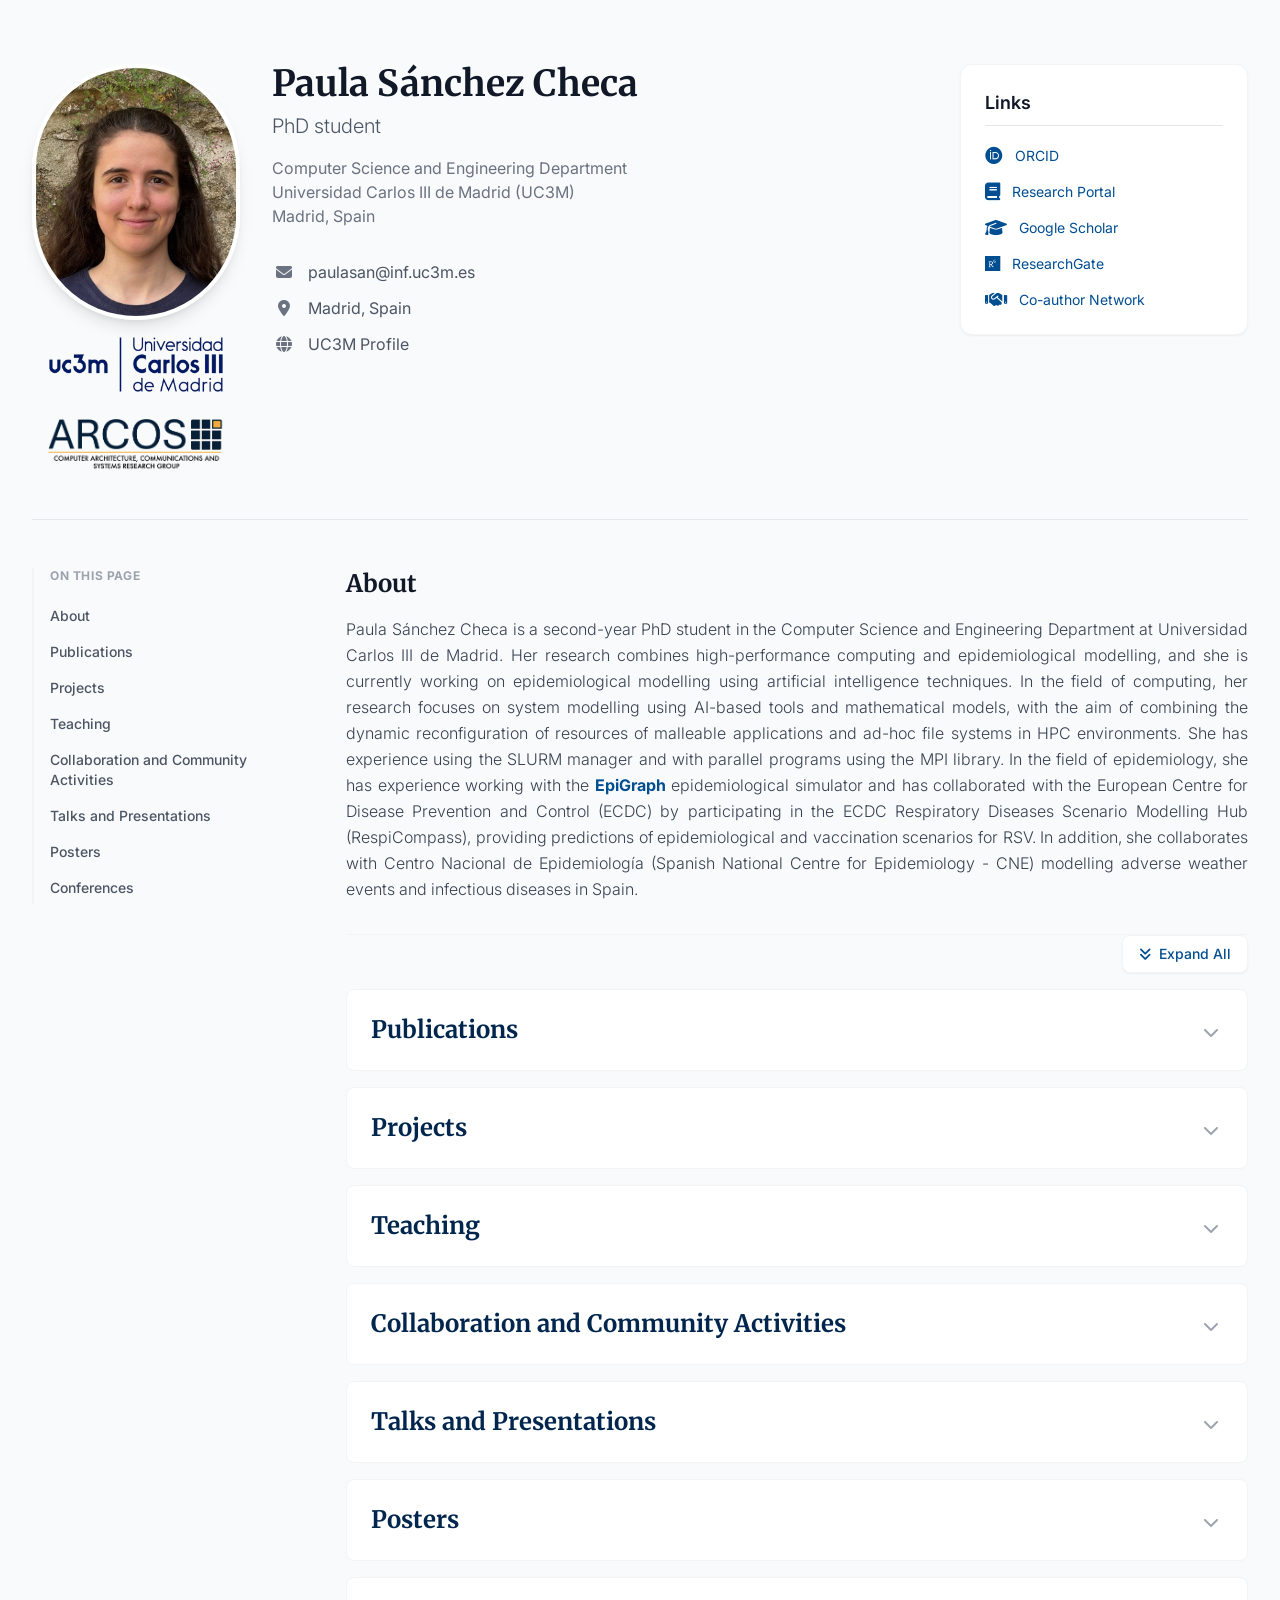
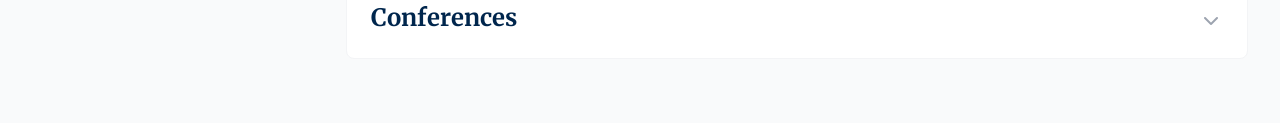
==== index.html @ f96e4690 "Change absolute paths to relative paths. + This change allows files (e.g. profile picture) to be fou" ====
<!DOCTYPE html>
<html lang="en">

<head>
  <meta charset="UTF-8">
  <meta name="viewport" content="width=device-width, initial-scale=1.0">

  <title>Paula Sánchez Checa </title>

  <!-- <link rel="icon" type="image/png" href="assets/favicon.png"> -->

  <link rel="stylesheet" href="assets/tailwind/output.css">
  <link rel="stylesheet" href="stylesheets/publications.css">

  <link
    href="https://fonts.googleapis.com/css2?family=Inter:wght@300;400;500;600&family=Merriweather:wght@300;700&display=swap"
    rel="stylesheet">

  <link rel="stylesheet" href="https://cdnjs.cloudflare.com/ajax/libs/font-awesome/6.4.0/css/all.min.css">

  <script>
    // global objects for this profile.
    window.PROFILE_CONFIG = {
      memberId: "paulasan",
      searchName: "Checa",  // El nombre que usaremos para filtrar publicaciones
    };
  </script>
  <!-- <script src="scripts/components.js"></script> -->

</head>

<body class="bg-gray-50 text-gray-800 font-sans antialiased">

  <div id="navbar-container"></div>

  <main class="max-w-7xl mx-auto px-4 sm:px-6 lg:px-8 py-10 sm:py-16 space-y-12">

    <section class="flex flex-col lg:flex-row items-start justify-between gap-10 border-b border-gray-200 pb-12">

      <div class="flex flex-col sm:flex-row items-start gap-8 flex-grow">

        <div class="flex flex-col items-center gap-1 flex-shrink-0 w-52 self-center sm:self-start">
          <img src="assets/foto_paula.jpeg" alt="Paula Sánchez Checa"
            class="w-52 h-64 rounded-full border-4 border-white shadow-lg object-cover">

          <div class="flex flex-col items-center justify-center gap-6 w-full mt-2">
            
            <a href="https://www.uc3m.es/home" target="_blank" title="Open the UC3M website."
              class="transition-transform hover:scale-105 block"> <img src="assets/uc3m.png" alt="Universidad Carlos III de Madrid"
                class="w-48 h-auto object-contain transition duration-300">
            </a>
            
            <a href="https://arcos-uc3m.github.io/" target="_blank" title="Open the ARCOS website."
              class="transition-transform hover:scale-105 block">
              
              <img src="assets/arcos-2.png" alt="ARCOS Research Group"
                class="w-44 h-auto object-contain transition duration-300">
            </a>

          </div>
        </div>

        <div>
          <h1 class="font-serif text-3xl md:text-4xl font-bold text-gray-900 mb-2 text-center sm:text-left">
            Paula Sánchez Checa
          </h1>
          <p class="text-xl text-gray-600 font-light mb-4 text-center sm:text-left">
            PhD student
          </p>
          <p class="text-base text-gray-500 max-w-xl text-center sm:text-left">
            Computer Science and Engineering Department
          </p>
          <p class="text-base text-gray-500 max-w-xl text-center sm:text-left">
            Universidad Carlos III de Madrid (UC3M)
          </p>
          <p class="text-base text-gray-500 max-w-xl text-center sm:text-left">
            Madrid, Spain
          </p>

          <div class="flex flex-col gap-3 mt-8">
            <div class="flex items-center gap-3 text-gray-600">
              <i class="fa-solid fa-envelope w-6 text-center text-gray-500"></i>
              <span>paulasan@inf.uc3m.es</span>
            </div>

            <!-- <div class="flex items-center gap-3 text-gray-600">
              <i class="fa-solid fa-phone w-6 text-center text-gray-500"></i>
              <span>+34 91 624 94 58</span>
            </div> -->

            <div class="flex items-center gap-3 text-gray-600">
              <i class="fa-solid fa-location-dot w-6 text-center text-gray-500"></i>
              <span>Madrid, Spain</span>
            </div>

            <a target="_blank"
              href="https://www.uc3m.es/ss/Satellite/DeptInformatica/es/DetallePersonalDept/1371330172400/idu-281971"
              class="flex items-center gap-3 text-gray-600 hover:text-brand-600 transition group"
              title="Open the profile at UC3M website.">
              <i class="fa-solid fa-globe w-6 text-center text-gray-500 group-hover:text-brand-600 transition"></i>
              <span class="group-hover:underline">UC3M Profile</span>
            </a>
          </div>
        </div>
      </div>

      <aside class="w-full lg:w-72 bg-white p-6 rounded-xl shadow-sm border border-gray-100 flex-shrink-0">
        <h3 class="text-lg font-semibold text-gray-900 mb-5 border-b pb-2">Links</h3>
        <ul class="space-y-4 text-sm text-gray-700">
          <li class="flex items-center gap-3">
            <i class="fa-brands fa-orcid text-brand-600 fa-lg"></i>
            <a href="https://orcid.org/0009-0002-2616-687X" class="text-brand-600 hover:underline"
              target="_blank">ORCID</a>
          </li>
          <li class="flex items-center gap-3">
            <i class="fa-solid fa-book text-brand-600 fa-lg"></i>
            <a href="https://researchportal.uc3m.es/display/inv50113" class="text-brand-600 hover:underline"
              target="_blank">Research Portal</a>
          </li>
          <li class="flex items-center gap-3">
            <i class="fa-solid fa-graduation-cap text-brand-600 fa-lg"></i>
            <a href="https://scholar.google.com/citations?user=Y0OMA0EAAAAJ"
              class="text-brand-600 hover:underline" target="_blank">Google Scholar</a>
          </li>
          <li class="flex items-center gap-3">
            <i class="fa-brands fa-researchgate text-brand-600 fa-lg"></i>
            <a href="https://www.researchgate.net/profile/Paula-Sanchez-Checa" class="text-brand-600 hover:underline"
              target="_blank">ResearchGate</a>
          </li>
          <li class="flex items-center gap-3">
            <i class="fa-solid fa-handshake text-brand-600 fa-lg"></i>
            <a href="https://researchportal.uc3m.es/vis/author-network/inv50113" class="text-brand-600 hover:underline"
              target="_blank">Co-author Network</a>
          </li>
        </ul>
      </aside>

    </section>

    <div class="mt-12 grid grid-cols-1 lg:grid-cols-4 gap-10 items-start">

      <aside class="hidden lg:block col-span-1 sticky top-8">
        <nav class="flex flex-col gap-1 border-l-2 border-gray-100 pl-4">
          <h3 class="text-xs font-bold text-gray-400 uppercase tracking-wider mb-3">On this page</h3>

          <a href="#about"
            class="sidebar-link text-sm text-gray-600 hover:text-brand-600 hover:border-brand-600 -ml-[18px] border-l-2 border-transparent pl-4 py-1.5 transition-all font-medium">About</a>
          <a href="#publications"
            class="sidebar-link text-sm text-gray-600 hover:text-brand-600 hover:border-brand-600 -ml-[18px] border-l-2 border-transparent pl-4 py-1.5 transition-all font-medium">Publications</a>
          <a href="#projects"
            class="sidebar-link text-sm text-gray-600 hover:text-brand-600 hover:border-brand-600 -ml-[18px] border-l-2 border-transparent pl-4 py-1.5 transition-all font-medium">Projects</a>
          <a href="#teaching"
            class="sidebar-link text-sm text-gray-600 hover:text-brand-600 hover:border-brand-600 -ml-[18px] border-l-2 border-transparent pl-4 py-1.5 transition-all font-medium">Teaching</a>
          <a href="#community-activities"
            class="sidebar-link text-sm text-gray-600 hover:text-brand-600 hover:border-brand-600 -ml-[18px] border-l-2 border-transparent pl-4 py-1.5 transition-all font-medium">Collaboration and Community Activities</a>
          <a href="#talks-presentations"
            class="sidebar-link text-sm text-gray-600 hover:text-brand-600 hover:border-brand-600 -ml-[18px] border-l-2 border-transparent pl-4 py-1.5 transition-all font-medium">Talks and Presentations </a>
          <a href="#posters"
            class="sidebar-link text-sm text-gray-600 hover:text-brand-600 hover:border-brand-600 -ml-[18px] border-l-2 border-transparent pl-4 py-1.5 transition-all font-medium">Posters</a>
          <!-- <a href="#student-projects"
            class="sidebar-link text-sm text-gray-600 hover:text-brand-600 hover:border-brand-600 -ml-[18px] border-l-2 border-transparent pl-4 py-1.5 transition-all font-medium">Student Projects</a> -->
          <a href="#conferences"
            class="sidebar-link text-sm text-gray-600 hover:text-brand-600 hover:border-brand-600 -ml-[18px] border-l-2 border-transparent pl-4 py-1.5 transition-all font-medium">Conferences</a>
        </nav>
      </aside>

      <div class="lg:col-span-3">

        <section id="about" class="scroll-mt-12 mb-8">
          <h2 class="text-2xl font-serif font-bold text-gray-900 mb-4">About</h2>
          <div class="prose prose-brand max-w-none text-gray-700 font-light leading-relaxed text-justify">
            <p class="mt-4">
              Paula Sánchez Checa is a second-year PhD student in the Computer Science and Engineering Department at Universidad Carlos III de Madrid. Her research combines high-performance computing and epidemiological modelling, and she is currently working on epidemiological modelling using artificial intelligence techniques. In the field of computing, her research focuses on system modelling using AI-based tools and mathematical models, with the aim of combining the dynamic reconfiguration of resources of malleable applications and ad-hoc file systems in HPC environments. She has experience using the SLURM manager and with parallel programs using the MPI library. In the field of epidemiology, she has experience working with the <a href="https://epigraph.uc3m.es/" target="_blank" title="Open the EpiGraph web page in a new tab" class="text-brand-600 font-bold hover:underline">
                EpiGraph
              </a> epidemiological simulator and has collaborated with the European Centre for Disease Prevention and Control (ECDC) by participating in the ECDC Respiratory Diseases Scenario Modelling Hub (RespiCompass), providing predictions of epidemiological and vaccination scenarios for RSV. In addition, she collaborates with Centro Nacional de Epidemiología (Spanish National Centre for Epidemiology - CNE) modelling adverse weather events and infectious diseases in Spain.
            </p>
        </section>

        <div class="flex justify-end mb-4 border-t border-gray-100">
          <button id="toggle-all-btn"
            class="text-sm font-medium text-brand-600 hover:text-brand-800 transition flex items-center gap-2 px-4 py-2 bg-white rounded-lg border border-gray-100 shadow-sm hover:shadow-md">
            <i class="fa-solid fa-angles-down"></i>
            <span>Expand All</span>
          </button>
        </div>

        <div class="space-y-4">

          <details id="publications"
            class="group bg-white rounded-lg border border-gray-100 p-6 [&_summary::-webkit-details-marker]:hidden scroll-mt-12">
            <summary class="flex items-center justify-between gap-1.5 text-gray-900 cursor-pointer">
              <h2 class="text-2xl font-serif font-bold text-brand-900">Publications</h2>
              <span class="relative w-5 h-5 flex-shrink-0"><i
                  class="fa-solid fa-chevron-down group-open:-rotate-180 text-gray-400 transition-transform"></i></span>
            </summary>

            <div id="publications-list" class="publications-scrollable mt-6 flex flex-col gap-4">
              <p class="text-gray-400 italic">Loading publications...</p>
            </div>

            <div class="mt-6 pt-4 border-t border-gray-100 text-right">
              <a target="_blank" href="https://researchportal.uc3m.es/display/inv50113?webuc3m=1&tab=publications"
                class="text-sm font-medium text-brand-600 hover:text-brand-800 transition"
                title="Open the UC3M Research Portal in a new tab">
                View all publications <i class="fa-solid fa-arrow-up-right-from-square ml-1"></i>
              </a>
            </div>
          </details>

          <details id="projects"
            class="group bg-white rounded-lg border border-gray-100 p-6 [&_summary::-webkit-details-marker]:hidden scroll-mt-12">
            <summary class="flex items-center justify-between gap-1.5 text-gray-900 cursor-pointer">
              <h2 class="text-2xl font-serif font-bold text-brand-900">Projects</h2>
              <span class="relative w-5 h-5 flex-shrink-0"><i
                  class="fa-solid fa-chevron-down group-open:-rotate-180 text-gray-400 transition-transform"></i></span>
            </summary>
            <div class="mt-6 text-gray-700 space-y-4 text-justify">

              <ul class="list-disc list-inside space-y-2">
                <li>
                  <p class="text-sm">

                    <b>Modelado de eventos meteorológicos adversos y enfermedades transmisibles en España (MET).</b> (<i>Modelling of adverse weather events and transmissible diseases in Spain (MET)</i>).
                    <!-- <a target="_blank"
                        href="https://researchportal.uc3m.es/display/inv16920?webuc3m=1&tab=projects#show%20more%20content"
                        class="text-sm font-medium text-brand-600 hover:text-brand-800 transition">
                        MET web page <i class="fa-solid fa-arrow-up-right-from-square ml-1"
                          title="Open the UC3M Research Portal in a new tab"></i>
                      </a> -->
                  </p>
                </li>

                <li>
                  <p class="text-sm">
                    <b>Nuevas técnicas escalables de E/S para cargas de trabajo híbridas de HPC e intensivas en datos. - SCIOT.</b> (<i>New scalable I/O techniques for hybrid HPC and data-intensive workloads. - SCIOT</i>).<a target="_blank"
                    href="https://researchportal.uc3m.es/display/act560656"
                    class="text-sm font-medium text-brand-600 hover:text-brand-800 transition">
                    SCIOT web page <i class="fa-solid fa-arrow-up-right-from-square ml-1"
                      title="Open the UC3M Research Portal in a new tab"></i>
                  </a>
                </li>
              </ul>

              <div class="mt-6 pt-4 border-t border-gray-100 text-right">
                <a target="_blank"
                  href="https://researchportal.uc3m.es/display/inv16920?webuc3m=1&tab=projects#show%20more%20content"
                  class="text-sm font-medium text-brand-600 hover:text-brand-800 transition">
                  View all projects <i class="fa-solid fa-arrow-up-right-from-square ml-1"
                    title="Open the UC3M Research Portal in a new tab"></i>
                </a>
              </div>
            </div>
          </details>

          <details id="teaching"
            class="group bg-white rounded-lg border border-gray-100 p-6 [&_summary::-webkit-details-marker]:hidden scroll-mt-12">
            <summary class="flex items-center justify-between gap-1.5 text-gray-900 cursor-pointer">
              <h2 class="text-2xl font-serif font-bold text-brand-900">Teaching</h2>
              <span class="relative w-5 h-5 flex-shrink-0"><i
                  class="fa-solid fa-chevron-down group-open:-rotate-180 text-gray-400 transition-transform"></i></span>
            </summary>
            <div class="mt-6 text-gray-700 space-y-4 text-justify">
              <p class="text-2xl">
                Graduate teaching assistant

                <ul class="list-disc list-inside space-y-2">
                  <li>
                    <p class="text-1xl">
                      <b>Operating Systems</b>
                      <ul class="list-disc list-inside space-y-2">
                        <li class="text-sm">Spring Term 2026. Bachelor’s Degree in Computer Science and Engineering. Second year subject. 6 ECTS. Delivered the course entirely in English.</li>
                      </ul>
                    </p>
                  </li>
                  <li>
                    <p class="text-1xl">
                      <b>Computer Architecture</b>
                      <ul class="list-disc list-inside space-y-2">
                        <li class="text-sm">Autumn Term 2025. Bachelor’s Degree in Mathematics and Computing. Third year subject. 6 ECTS. Delivered the course entirely in English.</li>

                        <li class="text-sm">Autumn Term 2025. Bachelor’s Degree in Computer Science and Engineering. Third year subject. 6 ECTS. Delivered the course entirely in Spanish</li>

                      </ul>
                    </p>
                  </li>
                  <li>
                    <p class="text-1xl">
                      <b>Distributed Systems</b>
                      <ul class="list-disc list-inside space-y-2">
                        <li class="text-sm">
                          Spring Term 2025. Bachelor’s Degree in Computer Science and Engineering. Third year subject. 6 ECTS. Delivered the course entirely in Spanish.
                        </li>

                        <li class="text-sm">
                          Spring Term 2025. Double Degree in Computer Science and Engineering and Business Administration and Management. Fifth year subject. 6 ECTS. Delivered the course entirely in Spanish.
                        </li>

                      </ul>
                  </li>
                </ul>
              </p>
            </div>
            <!-- <div class="mt-6 text-gray-700 space-y-4">
              <div class="mt-6 pt-4 border-t border-gray-100 text-right">
                <a target="_blank"
                  href="https://www.dropbox.com/scl/fi/6x9f6z96himgsnwgdu9c0/CV_Carretero_teaching.pdf?rlkey=uxz38wbijohdm5u1apjnremwz&st=jhea2w4g&dl=0"
                  class="text-sm font-medium text-brand-600 hover:text-brand-800 transition">
                  Read more <i class="fa-solid fa-arrow-up-right-from-square ml-1"
                    title="Open full information (PDF) in a new tab."></i>
                </a>
              </div>
            </div> -->
          </details>

          <details id="community-activities"
            class="group bg-white rounded-lg border border-gray-100 p-6 [&_summary::-webkit-details-marker]:hidden scroll-mt-12">
            <summary class="flex items-center justify-between gap-1.5 text-gray-900 cursor-pointer">
              <h2 class="text-2xl font-serif font-bold text-brand-900">Collaboration and Community Activities</h2>
              <span class="relative w-5 h-5 flex-shrink-0"><i
                  class="fa-solid fa-chevron-down group-open:-rotate-180 text-gray-400 transition-transform"></i></span>
            </summary>
            <div class="mt-6 text-gray-700 space-y-4 text-justify">
              <p class="text-sm">Member of the Dynamic Resources for HPC Consortium (DynResHPC). <a target="_blank"
                    href="https://dynreshpc.github.io/" class="text-brand-600 hover:text-brand-800">DynResHPC web page <i class="fa-solid fa-arrow-up-right-from-square ml-1"
                      title="Open the DynResHPC web page in a new tab"></i>
                </a></p>
              <p class="text-sm">Participation in the RespiCompass (ECDC Respiratory Diseases Scenario Modelling Hub) 2025 RSV Scenario Round.
                <a target="_blank"
                    href="https://respicompass.ecdc.europa.eu/"
                    class="text-brand-600 hover:text-brand-800">RespiCompass web page <i class="fa-solid fa-arrow-up-right-from-square ml-1"
                    title="Open the RespiCompass web page in a new tab"></i>
                </a>
              </p>
              <p class="text-sm">Student volunteer & registration assistant in the 30th International European Conference on Parallel and Distributed Computing (Euro-Par 2024).
              </p>
            </div>
          </details>

          <details id="talks-presentations"
            class="group bg-white rounded-lg border border-gray-100 p-6 [&_summary::-webkit-details-marker]:hidden scroll-mt-12">
            <summary class="flex items-center justify-between gap-1.5 text-gray-900 cursor-pointer">
              <h2 class="text-2xl font-serif font-bold text-brand-900">Talks and Presentations</h2>
              <span class="relative w-5 h-5 flex-shrink-0"><i
                  class="fa-solid fa-chevron-down group-open:-rotate-180 text-gray-400 transition-transform"></i></span>
            </summary>
            <div class="mt-6 text-gray-700 space-y-4 text-justify">
              <ul class="list-disc list-inside space-y-2">
                <li>
                  <p class="text-sm"><b>Aprovechamiento de la gestión dinámica de recursos para la eficiencia energética: un caso de estudio</b> (2026) XXVI Jornadas de Paralelismo (JP2026) at Jornadas SARTECO 2026. </p>
                </li>
                <li>
                  <p class="text-sm"><b>Comparative Analysis of Algorithms for Malleability Decision-Making in Applications and File Systems</b> (2025) 4th EuroHPC Workshop on Dynamic Resources in HPC at the 31st International European Conference on Parallel and Distributed Computing (Euro-Par 2025). </p>
                </li>
                <li>
                  <p class="text-sm"><b>Explorando la maleabilidad combinada de aplicaciones y sistemas de ficheros</b> (2025) XXXV Jornadas de Paralelismo (JP2025) at Jornadas SARTECO 2025.</p>
                </li>
                <li>
                  <p class="text-sm"><b>A Novel Prediction for Combined Computational and Storage Malleability</b> (2024) 3rd International EUGAIN Summer Training School: Gender & Sustainability.</p>
                </li>
              </ul>
            </div>
          </details>

          <details id="posters"
            class="group bg-white rounded-lg border border-gray-100 p-6 [&_summary::-webkit-details-marker]:hidden scroll-mt-12">
            <summary class="flex items-center justify-between gap-1.5 text-gray-900 cursor-pointer">
              <h2 class="text-2xl font-serif font-bold text-brand-900">Posters</h2>
              <span class="relative w-5 h-5 flex-shrink-0"><i
                  class="fa-solid fa-chevron-down group-open:-rotate-180 text-gray-400 transition-transform"></i></span>
            </summary>
            <div class="mt-6 text-gray-700 space-y-4 text-justify">
              <ul class="list-disc list-inside space-y-2">
                <li>
                  <p class="text-sm"><b>Managing Malleability in Applications and File Systems</b> (2025) 3rd CINI HPC Summer School. </p>
                </li>
                <li>
                  <p class="text-sm"><b>A Novel Prediction Model for Combined Computational and Storage Malleability</b> (2024) 11th ACM Celebration of Women in Computing (womENcourage 2024).</p>
                </li>
              </ul>
            </div>
          </details>

          <!-- Student Projects Section
          <details id="student-projects"
            class="group bg-white rounded-lg border border-gray-100 p-6 [&_summary::-webkit-details-marker]:hidden scroll-mt-12">
            <summary class="flex items-center justify-between gap-1.5 text-gray-900 cursor-pointer">
              <h2 class="text-2xl font-serif font-bold text-brand-900">Student Projects</h2>
              <span class="relative w-5 h-5 flex-shrink-0"><i
                  class="fa-solid fa-chevron-down group-open:-rotate-180 text-gray-400 transition-transform"></i></span>
            </summary>
            <div class="mt-6 text-gray-700 space-y-4 text-justify">
              <ul class="list-disc list-inside space-y-2">
                <li>
                  <p class="text-sm">Roldán Matea, Manuel (2025/2026) <b>Desarrollo de algoritmos basados en inteligencia artificial para la reconfiguración dinámica de aplicaciones maleables.</b> (<i>Development of artificial intelligence-based algorithms for the dynamic reconfiguration of malleable applications.</i>) [Bachelor's Thesis]
                </li>
                <li>
                  <p class="text-sm">Stefan Giurca, Adrián (2025/2026) <b>Detección de anomalías en tiempo de ejecución en entornos distribuidos.</b> (<i>Detection of runtime anomalies in distributed environments.</i>) [Bachelor's Thesis]
                </li>
                <li>
                  <p class="text-sm">Navarro Hurtado, Pablo (2025/2026) <b>Gestión dinámica de recursos de cómputo y E/S: caso de estudio con EpiGraph y Expand Ad-Hoc.</b> (<i>Dynamic management of computing and I/O resources: a case study featuring EpiGraph and Expand Ad-Hoc</i>.) [Bachelor's Thesis]
                </li>
              </ul>
            </div>
          </details>
          -->

          <details id="conferences"
            class="group bg-white rounded-lg border border-gray-100 p-6 [&_summary::-webkit-details-marker]:hidden scroll-mt-12">
            <summary class="flex items-center justify-between gap-1.5 text-gray-900 cursor-pointer">
              <h2 class="text-2xl font-serif font-bold text-brand-900">Conferences</h2>
              <span class="relative w-5 h-5 flex-shrink-0"><i
                  class="fa-solid fa-chevron-down group-open:-rotate-180 text-gray-400 transition-transform"></i></span>
            </summary>
            <!-- Conferences organization -->
            <!-- <h2 class="text-2xl font-serif text-brand-900"> -->
            <div class="mt-6 text-gray-700 space-y-4 text-justify">
              <ul class="list-disc list-inside space-y-2">
                <li>
                  <p class="text-sm"><b>XXXVI Jornadas de Paralelismo (JP26)</b> - Madrid, June 2026. <a target="_blank"
                    href="https://jornadassarteco.org/descripcion/?anyo=2026&simposio=jp2026"
                    class="text-brand-600 hover:text-brand-800">JP26 web page <i class="fa-solid fa-arrow-up-right-from-square ml-1"
                    title="Open the JP26 web page in a new tab"></i>
                </a>
                  </p>
                </li>
              </ul>
            </div>
          </details>

  </main>

  <div id="footer-container"></div>

</body>

<script src="scripts/menu.js"></script>
<script src="scripts/publications.js"></script>
<script src="scripts/sections_loader.js"></script>

</html>
---- assets/tailwind/output.css ----
*, ::before, ::after {
  --tw-border-spacing-x: 0;
  --tw-border-spacing-y: 0;
  --tw-translate-x: 0;
  --tw-translate-y: 0;
  --tw-rotate: 0;
  --tw-skew-x: 0;
  --tw-skew-y: 0;
  --tw-scale-x: 1;
  --tw-scale-y: 1;
  --tw-pan-x:  ;
  --tw-pan-y:  ;
  --tw-pinch-zoom:  ;
  --tw-scroll-snap-strictness: proximity;
  --tw-gradient-from-position:  ;
  --tw-gradient-via-position:  ;
  --tw-gradient-to-position:  ;
  --tw-ordinal:  ;
  --tw-slashed-zero:  ;
  --tw-numeric-figure:  ;
  --tw-numeric-spacing:  ;
  --tw-numeric-fraction:  ;
  --tw-ring-inset:  ;
  --tw-ring-offset-width: 0px;
  --tw-ring-offset-color: #fff;
  --tw-ring-color: rgb(59 130 246 / 0.5);
  --tw-ring-offset-shadow: 0 0 #0000;
  --tw-ring-shadow: 0 0 #0000;
  --tw-shadow: 0 0 #0000;
  --tw-shadow-colored: 0 0 #0000;
  --tw-blur:  ;
  --tw-brightness:  ;
  --tw-contrast:  ;
  --tw-grayscale:  ;
  --tw-hue-rotate:  ;
  --tw-invert:  ;
  --tw-saturate:  ;
  --tw-sepia:  ;
  --tw-drop-shadow:  ;
  --tw-backdrop-blur:  ;
  --tw-backdrop-brightness:  ;
  --tw-backdrop-contrast:  ;
  --tw-backdrop-grayscale:  ;
  --tw-backdrop-hue-rotate:  ;
  --tw-backdrop-invert:  ;
  --tw-backdrop-opacity:  ;
  --tw-backdrop-saturate:  ;
  --tw-backdrop-sepia:  ;
  --tw-contain-size:  ;
  --tw-contain-layout:  ;
  --tw-contain-paint:  ;
  --tw-contain-style:  ;
}

::backdrop {
  --tw-border-spacing-x: 0;
  --tw-border-spacing-y: 0;
  --tw-translate-x: 0;
  --tw-translate-y: 0;
  --tw-rotate: 0;
  --tw-skew-x: 0;
  --tw-skew-y: 0;
  --tw-scale-x: 1;
  --tw-scale-y: 1;
  --tw-pan-x:  ;
  --tw-pan-y:  ;
  --tw-pinch-zoom:  ;
  --tw-scroll-snap-strictness: proximity;
  --tw-gradient-from-position:  ;
  --tw-gradient-via-position:  ;
  --tw-gradient-to-position:  ;
  --tw-ordinal:  ;
  --tw-slashed-zero:  ;
  --tw-numeric-figure:  ;
  --tw-numeric-spacing:  ;
  --tw-numeric-fraction:  ;
  --tw-ring-inset:  ;
  --tw-ring-offset-width: 0px;
  --tw-ring-offset-color: #fff;
  --tw-ring-color: rgb(59 130 246 / 0.5);
  --tw-ring-offset-shadow: 0 0 #0000;
  --tw-ring-shadow: 0 0 #0000;
  --tw-shadow: 0 0 #0000;
  --tw-shadow-colored: 0 0 #0000;
  --tw-blur:  ;
  --tw-brightness:  ;
  --tw-contrast:  ;
  --tw-grayscale:  ;
  --tw-hue-rotate:  ;
  --tw-invert:  ;
  --tw-saturate:  ;
  --tw-sepia:  ;
  --tw-drop-shadow:  ;
  --tw-backdrop-blur:  ;
  --tw-backdrop-brightness:  ;
  --tw-backdrop-contrast:  ;
  --tw-backdrop-grayscale:  ;
  --tw-backdrop-hue-rotate:  ;
  --tw-backdrop-invert:  ;
  --tw-backdrop-opacity:  ;
  --tw-backdrop-saturate:  ;
  --tw-backdrop-sepia:  ;
  --tw-contain-size:  ;
  --tw-contain-layout:  ;
  --tw-contain-paint:  ;
  --tw-contain-style:  ;
}

/*
! tailwindcss v3.4.19 | MIT License | https://tailwindcss.com
*/

/*
1. Prevent padding and border from affecting element width. (https://github.com/mozdevs/cssremedy/issues/4)
2. Allow adding a border to an element by just adding a border-width. (https://github.com/tailwindcss/tailwindcss/pull/116)
*/

*,
::before,
::after {
  box-sizing: border-box;
  /* 1 */
  border-width: 0;
  /* 2 */
  border-style: solid;
  /* 2 */
  border-color: #e5e7eb;
  /* 2 */
}

::before,
::after {
  --tw-content: '';
}

/*
1. Use a consistent sensible line-height in all browsers.
2. Prevent adjustments of font size after orientation changes in iOS.
3. Use a more readable tab size.
4. Use the user's configured `sans` font-family by default.
5. Use the user's configured `sans` font-feature-settings by default.
6. Use the user's configured `sans` font-variation-settings by default.
7. Disable tap highlights on iOS
*/

html,
:host {
  line-height: 1.5;
  /* 1 */
  -webkit-text-size-adjust: 100%;
  /* 2 */
  -moz-tab-size: 4;
  /* 3 */
  -o-tab-size: 4;
     tab-size: 4;
  /* 3 */
  font-family: Inter, sans-serif;
  /* 4 */
  font-feature-settings: normal;
  /* 5 */
  font-variation-settings: normal;
  /* 6 */
  -webkit-tap-highlight-color: transparent;
  /* 7 */
}

/*
1. Remove the margin in all browsers.
2. Inherit line-height from `html` so users can set them as a class directly on the `html` element.
*/

body {
  margin: 0;
  /* 1 */
  line-height: inherit;
  /* 2 */
}

/*
1. Add the correct height in Firefox.
2. Correct the inheritance of border color in Firefox. (https://bugzilla.mozilla.org/show_bug.cgi?id=190655)
3. Ensure horizontal rules are visible by default.
*/

hr {
  height: 0;
  /* 1 */
  color: inherit;
  /* 2 */
  border-top-width: 1px;
  /* 3 */
}

/*
Add the correct text decoration in Chrome, Edge, and Safari.
*/

abbr:where([title]) {
  -webkit-text-decoration: underline dotted;
          text-decoration: underline dotted;
}

/*
Remove the default font size and weight for headings.
*/

h1,
h2,
h3,
h4,
h5,
h6 {
  font-size: inherit;
  font-weight: inherit;
}

/*
Reset links to optimize for opt-in styling instead of opt-out.
*/

a {
  color: inherit;
  text-decoration: inherit;
}

/*
Add the correct font weight in Edge and Safari.
*/

b,
strong {
  font-weight: bolder;
}

/*
1. Use the user's configured `mono` font-family by default.
2. Use the user's configured `mono` font-feature-settings by default.
3. Use the user's configured `mono` font-variation-settings by default.
4. Correct the odd `em` font sizing in all browsers.
*/

code,
kbd,
samp,
pre {
  font-family: ui-monospace, SFMono-Regular, Menlo, Monaco, Consolas, "Liberation Mono", "Courier New", monospace;
  /* 1 */
  font-feature-settings: normal;
  /* 2 */
  font-variation-settings: normal;
  /* 3 */
  font-size: 1em;
  /* 4 */
}

/*
Add the correct font size in all browsers.
*/

small {
  font-size: 80%;
}

/*
Prevent `sub` and `sup` elements from affecting the line height in all browsers.
*/

sub,
sup {
  font-size: 75%;
  line-height: 0;
  position: relative;
  vertical-align: baseline;
}

sub {
  bottom: -0.25em;
}

sup {
  top: -0.5em;
}

/*
1. Remove text indentation from table contents in Chrome and Safari. (https://bugs.chromium.org/p/chromium/issues/detail?id=999088, https://bugs.webkit.org/show_bug.cgi?id=201297)
2. Correct table border color inheritance in all Chrome and Safari. (https://bugs.chromium.org/p/chromium/issues/detail?id=935729, https://bugs.webkit.org/show_bug.cgi?id=195016)
3. Remove gaps between table borders by default.
*/

table {
  text-indent: 0;
  /* 1 */
  border-color: inherit;
  /* 2 */
  border-collapse: collapse;
  /* 3 */
}

/*
1. Change the font styles in all browsers.
2. Remove the margin in Firefox and Safari.
3. Remove default padding in all browsers.
*/

button,
input,
optgroup,
select,
textarea {
  font-family: inherit;
  /* 1 */
  font-feature-settings: inherit;
  /* 1 */
  font-variation-settings: inherit;
  /* 1 */
  font-size: 100%;
  /* 1 */
  font-weight: inherit;
  /* 1 */
  line-height: inherit;
  /* 1 */
  letter-spacing: inherit;
  /* 1 */
  color: inherit;
  /* 1 */
  margin: 0;
  /* 2 */
  padding: 0;
  /* 3 */
}

/*
Remove the inheritance of text transform in Edge and Firefox.
*/

button,
select {
  text-transform: none;
}

/*
1. Correct the inability to style clickable types in iOS and Safari.
2. Remove default button styles.
*/

button,
input:where([type='button']),
input:where([type='reset']),
input:where([type='submit']) {
  -webkit-appearance: button;
  /* 1 */
  background-color: transparent;
  /* 2 */
  background-image: none;
  /* 2 */
}

/*
Use the modern Firefox focus style for all focusable elements.
*/

:-moz-focusring {
  outline: auto;
}

/*
Remove the additional `:invalid` styles in Firefox. (https://github.com/mozilla/gecko-dev/blob/2f9eacd9d3d995c937b4251a5557d95d494c9be1/layout/style/res/forms.css#L728-L737)
*/

:-moz-ui-invalid {
  box-shadow: none;
}

/*
Add the correct vertical alignment in Chrome and Firefox.
*/

progress {
  vertical-align: baseline;
}

/*
Correct the cursor style of increment and decrement buttons in Safari.
*/

::-webkit-inner-spin-button,
::-webkit-outer-spin-button {
  height: auto;
}

/*
1. Correct the odd appearance in Chrome and Safari.
2. Correct the outline style in Safari.
*/

[type='search'] {
  -webkit-appearance: textfield;
  /* 1 */
  outline-offset: -2px;
  /* 2 */
}

/*
Remove the inner padding in Chrome and Safari on macOS.
*/

::-webkit-search-decoration {
  -webkit-appearance: none;
}

/*
1. Correct the inability to style clickable types in iOS and Safari.
2. Change font properties to `inherit` in Safari.
*/

::-webkit-file-upload-button {
  -webkit-appearance: button;
  /* 1 */
  font: inherit;
  /* 2 */
}

/*
Add the correct display in Chrome and Safari.
*/

summary {
  display: list-item;
}

/*
Removes the default spacing and border for appropriate elements.
*/

blockquote,
dl,
dd,
h1,
h2,
h3,
h4,
h5,
h6,
hr,
figure,
p,
pre {
  margin: 0;
}

fieldset {
  margin: 0;
  padding: 0;
}

legend {
  padding: 0;
}

ol,
ul,
menu {
  list-style: none;
  margin: 0;
  padding: 0;
}

/*
Reset default styling for dialogs.
*/

dialog {
  padding: 0;
}

/*
Prevent resizing textareas horizontally by default.
*/

textarea {
  resize: vertical;
}

/*
1. Reset the default placeholder opacity in Firefox. (https://github.com/tailwindlabs/tailwindcss/issues/3300)
2. Set the default placeholder color to the user's configured gray 400 color.
*/

input::-moz-placeholder, textarea::-moz-placeholder {
  opacity: 1;
  /* 1 */
  color: #9ca3af;
  /* 2 */
}

input::placeholder,
textarea::placeholder {
  opacity: 1;
  /* 1 */
  color: #9ca3af;
  /* 2 */
}

/*
Set the default cursor for buttons.
*/

button,
[role="button"] {
  cursor: pointer;
}

/*
Make sure disabled buttons don't get the pointer cursor.
*/

:disabled {
  cursor: default;
}

/*
1. Make replaced elements `display: block` by default. (https://github.com/mozdevs/cssremedy/issues/14)
2. Add `vertical-align: middle` to align replaced elements more sensibly by default. (https://github.com/jensimmons/cssremedy/issues/14#issuecomment-634934210)
   This can trigger a poorly considered lint error in some tools but is included by design.
*/

img,
svg,
video,
canvas,
audio,
iframe,
embed,
object {
  display: block;
  /* 1 */
  vertical-align: middle;
  /* 2 */
}

/*
Constrain images and videos to the parent width and preserve their intrinsic aspect ratio. (https://github.com/mozdevs/cssremedy/issues/14)
*/

img,
video {
  max-width: 100%;
  height: auto;
}

/* Make elements with the HTML hidden attribute stay hidden by default */

[hidden]:where(:not([hidden="until-found"])) {
  display: none;
}

.\!container {
  width: 100% !important;
}

.container {
  width: 100%;
}

@media (min-width: 640px) {
  .\!container {
    max-width: 640px !important;
  }

  .container {
    max-width: 640px;
  }
}

@media (min-width: 768px) {
  .\!container {
    max-width: 768px !important;
  }

  .container {
    max-width: 768px;
  }
}

@media (min-width: 1024px) {
  .\!container {
    max-width: 1024px !important;
  }

  .container {
    max-width: 1024px;
  }
}

@media (min-width: 1280px) {
  .\!container {
    max-width: 1280px !important;
  }

  .container {
    max-width: 1280px;
  }
}

@media (min-width: 1536px) {
  .\!container {
    max-width: 1536px !important;
  }

  .container {
    max-width: 1536px;
  }
}

.pointer-events-none {
  pointer-events: none;
}

.visible {
  visibility: visible;
}

.fixed {
  position: fixed;
}

.absolute {
  position: absolute;
}

.relative {
  position: relative;
}

.sticky {
  position: sticky;
}

.inset-y-0 {
  top: 0px;
  bottom: 0px;
}

.bottom-0 {
  bottom: 0px;
}

.left-0 {
  left: 0px;
}

.right-0 {
  right: 0px;
}

.top-0 {
  top: 0px;
}

.top-8 {
  top: 2rem;
}

.z-10 {
  z-index: 10;
}

.z-40 {
  z-index: 40;
}

.z-50 {
  z-index: 50;
}

.col-span-1 {
  grid-column: span 1 / span 1;
}

.mx-auto {
  margin-left: auto;
  margin-right: auto;
}

.-ml-\[18px\] {
  margin-left: -18px;
}

.mb-1 {
  margin-bottom: 0.25rem;
}

.mb-10 {
  margin-bottom: 2.5rem;
}

.mb-12 {
  margin-bottom: 3rem;
}

.mb-16 {
  margin-bottom: 4rem;
}

.mb-2 {
  margin-bottom: 0.5rem;
}

.mb-3 {
  margin-bottom: 0.75rem;
}

.mb-4 {
  margin-bottom: 1rem;
}

.mb-5 {
  margin-bottom: 1.25rem;
}

.mb-6 {
  margin-bottom: 1.5rem;
}

.mb-8 {
  margin-bottom: 2rem;
}

.ml-0\.5 {
  margin-left: 0.125rem;
}

.ml-1 {
  margin-left: 0.25rem;
}

.ml-5 {
  margin-left: 1.25rem;
}

.mr-1 {
  margin-right: 0.25rem;
}

.mr-2 {
  margin-right: 0.5rem;
}

.mr-3 {
  margin-right: 0.75rem;
}

.mr-4 {
  margin-right: 1rem;
}

.mt-1 {
  margin-top: 0.25rem;
}

.mt-12 {
  margin-top: 3rem;
}

.mt-2 {
  margin-top: 0.5rem;
}

.mt-3 {
  margin-top: 0.75rem;
}

.mt-4 {
  margin-top: 1rem;
}

.mt-6 {
  margin-top: 1.5rem;
}

.mt-8 {
  margin-top: 2rem;
}

.mt-auto {
  margin-top: auto;
}

.block {
  display: block;
}

.inline-block {
  display: inline-block;
}

.flex {
  display: flex;
}

.inline-flex {
  display: inline-flex;
}

.grid {
  display: grid;
}

.hidden {
  display: none;
}

.h-10 {
  height: 2.5rem;
}

.h-12 {
  height: 3rem;
}

.h-16 {
  height: 4rem;
}

.h-2 {
  height: 0.5rem;
}

.h-20 {
  height: 5rem;
}

.h-40 {
  height: 10rem;
}

.h-5 {
  height: 1.25rem;
}

.h-64 {
  height: 16rem;
}

.h-auto {
  height: auto;
}

.h-full {
  height: 100%;
}

.w-10 {
  width: 2.5rem;
}

.w-12 {
  width: 3rem;
}

.w-16 {
  width: 4rem;
}

.w-2 {
  width: 0.5rem;
}

.w-44 {
  width: 11rem;
}

.w-48 {
  width: 12rem;
}

.w-5 {
  width: 1.25rem;
}

.w-52 {
  width: 13rem;
}

.w-6 {
  width: 1.5rem;
}

.w-fit {
  width: -moz-fit-content;
  width: fit-content;
}

.w-full {
  width: 100%;
}

.max-w-2xl {
  max-width: 42rem;
}

.max-w-5xl {
  max-width: 64rem;
}

.max-w-7xl {
  max-width: 80rem;
}

.max-w-md {
  max-width: 28rem;
}

.max-w-none {
  max-width: none;
}

.max-w-xl {
  max-width: 36rem;
}

.flex-shrink-0 {
  flex-shrink: 0;
}

.flex-grow {
  flex-grow: 1;
}

.cursor-pointer {
  cursor: pointer;
}

.scroll-mt-12 {
  scroll-margin-top: 3rem;
}

.list-inside {
  list-style-position: inside;
}

.list-decimal {
  list-style-type: decimal;
}

.list-none {
  list-style-type: none;
}

.appearance-none {
  -webkit-appearance: none;
     -moz-appearance: none;
          appearance: none;
}

.grid-cols-1 {
  grid-template-columns: repeat(1, minmax(0, 1fr));
}

.flex-col {
  flex-direction: column;
}

.items-start {
  align-items: flex-start;
}

.items-end {
  align-items: flex-end;
}

.items-center {
  align-items: center;
}

.justify-end {
  justify-content: flex-end;
}

.justify-center {
  justify-content: center;
}

.justify-between {
  justify-content: space-between;
}

.justify-around {
  justify-content: space-around;
}

.gap-1 {
  gap: 0.25rem;
}

.gap-1\.5 {
  gap: 0.375rem;
}

.gap-10 {
  gap: 2.5rem;
}

.gap-2 {
  gap: 0.5rem;
}

.gap-3 {
  gap: 0.75rem;
}

.gap-4 {
  gap: 1rem;
}

.gap-6 {
  gap: 1.5rem;
}

.gap-8 {
  gap: 2rem;
}

.gap-x-8 {
  -moz-column-gap: 2rem;
       column-gap: 2rem;
}

.gap-y-4 {
  row-gap: 1rem;
}

.space-x-6 > :not([hidden]) ~ :not([hidden]) {
  --tw-space-x-reverse: 0;
  margin-right: calc(1.5rem * var(--tw-space-x-reverse));
  margin-left: calc(1.5rem * calc(1 - var(--tw-space-x-reverse)));
}

.space-y-12 > :not([hidden]) ~ :not([hidden]) {
  --tw-space-y-reverse: 0;
  margin-top: calc(3rem * calc(1 - var(--tw-space-y-reverse)));
  margin-bottom: calc(3rem * var(--tw-space-y-reverse));
}

.space-y-16 > :not([hidden]) ~ :not([hidden]) {
  --tw-space-y-reverse: 0;
  margin-top: calc(4rem * calc(1 - var(--tw-space-y-reverse)));
  margin-bottom: calc(4rem * var(--tw-space-y-reverse));
}

.space-y-2 > :not([hidden]) ~ :not([hidden]) {
  --tw-space-y-reverse: 0;
  margin-top: calc(0.5rem * calc(1 - var(--tw-space-y-reverse)));
  margin-bottom: calc(0.5rem * var(--tw-space-y-reverse));
}

.space-y-4 > :not([hidden]) ~ :not([hidden]) {
  --tw-space-y-reverse: 0;
  margin-top: calc(1rem * calc(1 - var(--tw-space-y-reverse)));
  margin-bottom: calc(1rem * var(--tw-space-y-reverse));
}

.space-y-6 > :not([hidden]) ~ :not([hidden]) {
  --tw-space-y-reverse: 0;
  margin-top: calc(1.5rem * calc(1 - var(--tw-space-y-reverse)));
  margin-bottom: calc(1.5rem * var(--tw-space-y-reverse));
}

.self-center {
  align-self: center;
}

.overflow-hidden {
  overflow: hidden;
}

.rounded {
  border-radius: 0.25rem;
}

.rounded-full {
  border-radius: 9999px;
}

.rounded-lg {
  border-radius: 0.5rem;
}

.rounded-md {
  border-radius: 0.375rem;
}

.rounded-xl {
  border-radius: 0.75rem;
}

.rounded-bl-lg {
  border-bottom-left-radius: 0.5rem;
}

.border {
  border-width: 1px;
}

.border-4 {
  border-width: 4px;
}

.border-b {
  border-bottom-width: 1px;
}

.border-l-2 {
  border-left-width: 2px;
}

.border-l-4 {
  border-left-width: 4px;
}

.border-t {
  border-top-width: 1px;
}

.border-brand-600 {
  --tw-border-opacity: 1;
  border-color: rgb(0 78 146 / var(--tw-border-opacity, 1));
}

.border-gray-100 {
  --tw-border-opacity: 1;
  border-color: rgb(243 244 246 / var(--tw-border-opacity, 1));
}

.border-gray-200 {
  --tw-border-opacity: 1;
  border-color: rgb(229 231 235 / var(--tw-border-opacity, 1));
}

.border-gray-300 {
  --tw-border-opacity: 1;
  border-color: rgb(209 213 219 / var(--tw-border-opacity, 1));
}

.border-gray-50 {
  --tw-border-opacity: 1;
  border-color: rgb(249 250 251 / var(--tw-border-opacity, 1));
}

.border-gray-800 {
  --tw-border-opacity: 1;
  border-color: rgb(31 41 55 / var(--tw-border-opacity, 1));
}

.border-green-600 {
  --tw-border-opacity: 1;
  border-color: rgb(22 163 74 / var(--tw-border-opacity, 1));
}

.border-orange-500 {
  --tw-border-opacity: 1;
  border-color: rgb(249 115 22 / var(--tw-border-opacity, 1));
}

.border-transparent {
  border-color: transparent;
}

.border-white {
  --tw-border-opacity: 1;
  border-color: rgb(255 255 255 / var(--tw-border-opacity, 1));
}

.bg-blue-100 {
  --tw-bg-opacity: 1;
  background-color: rgb(219 234 254 / var(--tw-bg-opacity, 1));
}

.bg-blue-50 {
  --tw-bg-opacity: 1;
  background-color: rgb(239 246 255 / var(--tw-bg-opacity, 1));
}

.bg-brand-600 {
  --tw-bg-opacity: 1;
  background-color: rgb(0 78 146 / var(--tw-bg-opacity, 1));
}

.bg-brand-900 {
  --tw-bg-opacity: 1;
  background-color: rgb(0 38 77 / var(--tw-bg-opacity, 1));
}

.bg-gray-100 {
  --tw-bg-opacity: 1;
  background-color: rgb(243 244 246 / var(--tw-bg-opacity, 1));
}

.bg-gray-200 {
  --tw-bg-opacity: 1;
  background-color: rgb(229 231 235 / var(--tw-bg-opacity, 1));
}

.bg-gray-300 {
  --tw-bg-opacity: 1;
  background-color: rgb(209 213 219 / var(--tw-bg-opacity, 1));
}

.bg-gray-50 {
  --tw-bg-opacity: 1;
  background-color: rgb(249 250 251 / var(--tw-bg-opacity, 1));
}

.bg-gray-900 {
  --tw-bg-opacity: 1;
  background-color: rgb(17 24 39 / var(--tw-bg-opacity, 1));
}

.bg-green-100 {
  --tw-bg-opacity: 1;
  background-color: rgb(220 252 231 / var(--tw-bg-opacity, 1));
}

.bg-green-500 {
  --tw-bg-opacity: 1;
  background-color: rgb(34 197 94 / var(--tw-bg-opacity, 1));
}

.bg-green-600 {
  --tw-bg-opacity: 1;
  background-color: rgb(22 163 74 / var(--tw-bg-opacity, 1));
}

.bg-orange-100 {
  --tw-bg-opacity: 1;
  background-color: rgb(255 237 213 / var(--tw-bg-opacity, 1));
}

.bg-orange-500 {
  --tw-bg-opacity: 1;
  background-color: rgb(249 115 22 / var(--tw-bg-opacity, 1));
}

.bg-white {
  --tw-bg-opacity: 1;
  background-color: rgb(255 255 255 / var(--tw-bg-opacity, 1));
}

.object-contain {
  -o-object-fit: contain;
     object-fit: contain;
}

.object-cover {
  -o-object-fit: cover;
     object-fit: cover;
}

.p-2\.5 {
  padding: 0.625rem;
}

.p-3 {
  padding: 0.75rem;
}

.p-4 {
  padding: 1rem;
}

.p-5 {
  padding: 1.25rem;
}

.p-6 {
  padding: 1.5rem;
}

.p-8 {
  padding: 2rem;
}

.px-1 {
  padding-left: 0.25rem;
  padding-right: 0.25rem;
}

.px-2 {
  padding-left: 0.5rem;
  padding-right: 0.5rem;
}

.px-3 {
  padding-left: 0.75rem;
  padding-right: 0.75rem;
}

.px-4 {
  padding-left: 1rem;
  padding-right: 1rem;
}

.px-5 {
  padding-left: 1.25rem;
  padding-right: 1.25rem;
}

.px-6 {
  padding-left: 1.5rem;
  padding-right: 1.5rem;
}

.py-0\.5 {
  padding-top: 0.125rem;
  padding-bottom: 0.125rem;
}

.py-1 {
  padding-top: 0.25rem;
  padding-bottom: 0.25rem;
}

.py-1\.5 {
  padding-top: 0.375rem;
  padding-bottom: 0.375rem;
}

.py-10 {
  padding-top: 2.5rem;
  padding-bottom: 2.5rem;
}

.py-12 {
  padding-top: 3rem;
  padding-bottom: 3rem;
}

.py-16 {
  padding-top: 4rem;
  padding-bottom: 4rem;
}

.py-2 {
  padding-top: 0.5rem;
  padding-bottom: 0.5rem;
}

.py-2\.5 {
  padding-top: 0.625rem;
  padding-bottom: 0.625rem;
}

.py-20 {
  padding-top: 5rem;
  padding-bottom: 5rem;
}

.py-3 {
  padding-top: 0.75rem;
  padding-bottom: 0.75rem;
}

.pb-12 {
  padding-bottom: 3rem;
}

.pb-16 {
  padding-bottom: 4rem;
}

.pb-2 {
  padding-bottom: 0.5rem;
}

.pl-10 {
  padding-left: 2.5rem;
}

.pl-3 {
  padding-left: 0.75rem;
}

.pl-4 {
  padding-left: 1rem;
}

.pr-3 {
  padding-right: 0.75rem;
}

.pr-4 {
  padding-right: 1rem;
}

.pt-16 {
  padding-top: 4rem;
}

.pt-2 {
  padding-top: 0.5rem;
}

.pt-4 {
  padding-top: 1rem;
}

.pt-6 {
  padding-top: 1.5rem;
}

.pt-8 {
  padding-top: 2rem;
}

.text-left {
  text-align: left;
}

.text-center {
  text-align: center;
}

.text-right {
  text-align: right;
}

.text-justify {
  text-align: justify;
}

.font-sans {
  font-family: Inter, sans-serif;
}

.font-serif {
  font-family: Merriweather, serif;
}

.text-2xl {
  font-size: 1.5rem;
  line-height: 2rem;
}

.text-3xl {
  font-size: 1.875rem;
  line-height: 2.25rem;
}

.text-4xl {
  font-size: 2.25rem;
  line-height: 2.5rem;
}

.text-\[10px\] {
  font-size: 10px;
}

.text-base {
  font-size: 1rem;
  line-height: 1.5rem;
}

.text-lg {
  font-size: 1.125rem;
  line-height: 1.75rem;
}

.text-sm {
  font-size: 0.875rem;
  line-height: 1.25rem;
}

.text-xl {
  font-size: 1.25rem;
  line-height: 1.75rem;
}

.text-xs {
  font-size: 0.75rem;
  line-height: 1rem;
}

.font-bold {
  font-weight: 700;
}

.font-light {
  font-weight: 300;
}

.font-medium {
  font-weight: 500;
}

.font-semibold {
  font-weight: 600;
}

.uppercase {
  text-transform: uppercase;
}

.italic {
  font-style: italic;
}

.leading-5 {
  line-height: 1.25rem;
}

.leading-relaxed {
  line-height: 1.625;
}

.leading-snug {
  line-height: 1.375;
}

.tracking-wide {
  letter-spacing: 0.025em;
}

.tracking-wider {
  letter-spacing: 0.05em;
}

.text-blue-300 {
  --tw-text-opacity: 1;
  color: rgb(147 197 253 / var(--tw-text-opacity, 1));
}

.text-blue-700 {
  --tw-text-opacity: 1;
  color: rgb(29 78 216 / var(--tw-text-opacity, 1));
}

.text-brand-600 {
  --tw-text-opacity: 1;
  color: rgb(0 78 146 / var(--tw-text-opacity, 1));
}

.text-brand-900 {
  --tw-text-opacity: 1;
  color: rgb(0 38 77 / var(--tw-text-opacity, 1));
}

.text-gray-300 {
  --tw-text-opacity: 1;
  color: rgb(209 213 219 / var(--tw-text-opacity, 1));
}

.text-gray-400 {
  --tw-text-opacity: 1;
  color: rgb(156 163 175 / var(--tw-text-opacity, 1));
}

.text-gray-500 {
  --tw-text-opacity: 1;
  color: rgb(107 114 128 / var(--tw-text-opacity, 1));
}

.text-gray-600 {
  --tw-text-opacity: 1;
  color: rgb(75 85 99 / var(--tw-text-opacity, 1));
}

.text-gray-700 {
  --tw-text-opacity: 1;
  color: rgb(55 65 81 / var(--tw-text-opacity, 1));
}

.text-gray-800 {
  --tw-text-opacity: 1;
  color: rgb(31 41 55 / var(--tw-text-opacity, 1));
}

.text-gray-900 {
  --tw-text-opacity: 1;
  color: rgb(17 24 39 / var(--tw-text-opacity, 1));
}

.text-green-700 {
  --tw-text-opacity: 1;
  color: rgb(21 128 61 / var(--tw-text-opacity, 1));
}

.text-orange-700 {
  --tw-text-opacity: 1;
  color: rgb(194 65 12 / var(--tw-text-opacity, 1));
}

.text-red-500 {
  --tw-text-opacity: 1;
  color: rgb(239 68 68 / var(--tw-text-opacity, 1));
}

.text-white {
  --tw-text-opacity: 1;
  color: rgb(255 255 255 / var(--tw-text-opacity, 1));
}

.antialiased {
  -webkit-font-smoothing: antialiased;
  -moz-osx-font-smoothing: grayscale;
}

.placeholder-gray-500::-moz-placeholder {
  --tw-placeholder-opacity: 1;
  color: rgb(107 114 128 / var(--tw-placeholder-opacity, 1));
}

.placeholder-gray-500::placeholder {
  --tw-placeholder-opacity: 1;
  color: rgb(107 114 128 / var(--tw-placeholder-opacity, 1));
}

.shadow {
  --tw-shadow: 0 1px 3px 0 rgb(0 0 0 / 0.1), 0 1px 2px -1px rgb(0 0 0 / 0.1);
  --tw-shadow-colored: 0 1px 3px 0 var(--tw-shadow-color), 0 1px 2px -1px var(--tw-shadow-color);
  box-shadow: var(--tw-ring-offset-shadow, 0 0 #0000), var(--tw-ring-shadow, 0 0 #0000), var(--tw-shadow);
}

.shadow-\[0_-4px_6px_-1px_rgba\(0\2c 0\2c 0\2c 0\.05\)\] {
  --tw-shadow: 0 -4px 6px -1px rgba(0,0,0,0.05);
  --tw-shadow-colored: 0 -4px 6px -1px var(--tw-shadow-color);
  box-shadow: var(--tw-ring-offset-shadow, 0 0 #0000), var(--tw-ring-shadow, 0 0 #0000), var(--tw-shadow);
}

.shadow-lg {
  --tw-shadow: 0 10px 15px -3px rgb(0 0 0 / 0.1), 0 4px 6px -4px rgb(0 0 0 / 0.1);
  --tw-shadow-colored: 0 10px 15px -3px var(--tw-shadow-color), 0 4px 6px -4px var(--tw-shadow-color);
  box-shadow: var(--tw-ring-offset-shadow, 0 0 #0000), var(--tw-ring-shadow, 0 0 #0000), var(--tw-shadow);
}

.shadow-md {
  --tw-shadow: 0 4px 6px -1px rgb(0 0 0 / 0.1), 0 2px 4px -2px rgb(0 0 0 / 0.1);
  --tw-shadow-colored: 0 4px 6px -1px var(--tw-shadow-color), 0 2px 4px -2px var(--tw-shadow-color);
  box-shadow: var(--tw-ring-offset-shadow, 0 0 #0000), var(--tw-ring-shadow, 0 0 #0000), var(--tw-shadow);
}

.shadow-sm {
  --tw-shadow: 0 1px 2px 0 rgb(0 0 0 / 0.05);
  --tw-shadow-colored: 0 1px 2px 0 var(--tw-shadow-color);
  box-shadow: var(--tw-ring-offset-shadow, 0 0 #0000), var(--tw-ring-shadow, 0 0 #0000), var(--tw-shadow);
}

.filter {
  filter: var(--tw-blur) var(--tw-brightness) var(--tw-contrast) var(--tw-grayscale) var(--tw-hue-rotate) var(--tw-invert) var(--tw-saturate) var(--tw-sepia) var(--tw-drop-shadow);
}

.transition {
  transition-property: color, background-color, border-color, text-decoration-color, fill, stroke, opacity, box-shadow, transform, filter, -webkit-backdrop-filter;
  transition-property: color, background-color, border-color, text-decoration-color, fill, stroke, opacity, box-shadow, transform, filter, backdrop-filter;
  transition-property: color, background-color, border-color, text-decoration-color, fill, stroke, opacity, box-shadow, transform, filter, backdrop-filter, -webkit-backdrop-filter;
  transition-timing-function: cubic-bezier(0.4, 0, 0.2, 1);
  transition-duration: 150ms;
}

.transition-all {
  transition-property: all;
  transition-timing-function: cubic-bezier(0.4, 0, 0.2, 1);
  transition-duration: 150ms;
}

.transition-transform {
  transition-property: transform;
  transition-timing-function: cubic-bezier(0.4, 0, 0.2, 1);
  transition-duration: 150ms;
}

.duration-300 {
  transition-duration: 300ms;
}

.hover\:scale-105:hover {
  --tw-scale-x: 1.05;
  --tw-scale-y: 1.05;
  transform: translate(var(--tw-translate-x), var(--tw-translate-y)) rotate(var(--tw-rotate)) skewX(var(--tw-skew-x)) skewY(var(--tw-skew-y)) scaleX(var(--tw-scale-x)) scaleY(var(--tw-scale-y));
}

.hover\:border-brand-600:hover {
  --tw-border-opacity: 1;
  border-color: rgb(0 78 146 / var(--tw-border-opacity, 1));
}

.hover\:border-red-200:hover {
  --tw-border-opacity: 1;
  border-color: rgb(254 202 202 / var(--tw-border-opacity, 1));
}

.hover\:bg-brand-50:hover {
  --tw-bg-opacity: 1;
  background-color: rgb(239 246 255 / var(--tw-bg-opacity, 1));
}

.hover\:bg-brand-600:hover {
  --tw-bg-opacity: 1;
  background-color: rgb(0 78 146 / var(--tw-bg-opacity, 1));
}

.hover\:bg-brand-800:hover {
  --tw-bg-opacity: 1;
  background-color: rgb(0 51 102 / var(--tw-bg-opacity, 1));
}

.hover\:bg-brand-900:hover {
  --tw-bg-opacity: 1;
  background-color: rgb(0 38 77 / var(--tw-bg-opacity, 1));
}

.hover\:bg-gray-100:hover {
  --tw-bg-opacity: 1;
  background-color: rgb(243 244 246 / var(--tw-bg-opacity, 1));
}

.hover\:bg-gray-50:hover {
  --tw-bg-opacity: 1;
  background-color: rgb(249 250 251 / var(--tw-bg-opacity, 1));
}

.hover\:bg-white:hover {
  --tw-bg-opacity: 1;
  background-color: rgb(255 255 255 / var(--tw-bg-opacity, 1));
}

.hover\:text-brand-600:hover {
  --tw-text-opacity: 1;
  color: rgb(0 78 146 / var(--tw-text-opacity, 1));
}

.hover\:text-brand-800:hover {
  --tw-text-opacity: 1;
  color: rgb(0 51 102 / var(--tw-text-opacity, 1));
}

.hover\:text-red-600:hover {
  --tw-text-opacity: 1;
  color: rgb(220 38 38 / var(--tw-text-opacity, 1));
}

.hover\:text-white:hover {
  --tw-text-opacity: 1;
  color: rgb(255 255 255 / var(--tw-text-opacity, 1));
}

.hover\:underline:hover {
  text-decoration-line: underline;
}

.hover\:shadow-md:hover {
  --tw-shadow: 0 4px 6px -1px rgb(0 0 0 / 0.1), 0 2px 4px -2px rgb(0 0 0 / 0.1);
  --tw-shadow-colored: 0 4px 6px -1px var(--tw-shadow-color), 0 2px 4px -2px var(--tw-shadow-color);
  box-shadow: var(--tw-ring-offset-shadow, 0 0 #0000), var(--tw-ring-shadow, 0 0 #0000), var(--tw-shadow);
}

.focus\:border-brand-600:focus {
  --tw-border-opacity: 1;
  border-color: rgb(0 78 146 / var(--tw-border-opacity, 1));
}

.focus\:placeholder-gray-400:focus::-moz-placeholder {
  --tw-placeholder-opacity: 1;
  color: rgb(156 163 175 / var(--tw-placeholder-opacity, 1));
}

.focus\:placeholder-gray-400:focus::placeholder {
  --tw-placeholder-opacity: 1;
  color: rgb(156 163 175 / var(--tw-placeholder-opacity, 1));
}

.focus\:outline-none:focus {
  outline: 2px solid transparent;
  outline-offset: 2px;
}

.focus\:ring-1:focus {
  --tw-ring-offset-shadow: var(--tw-ring-inset) 0 0 0 var(--tw-ring-offset-width) var(--tw-ring-offset-color);
  --tw-ring-shadow: var(--tw-ring-inset) 0 0 0 calc(1px + var(--tw-ring-offset-width)) var(--tw-ring-color);
  box-shadow: var(--tw-ring-offset-shadow), var(--tw-ring-shadow), var(--tw-shadow, 0 0 #0000);
}

.focus\:ring-brand-600:focus {
  --tw-ring-opacity: 1;
  --tw-ring-color: rgb(0 78 146 / var(--tw-ring-opacity, 1));
}

.group[open] .group-open\:-rotate-180 {
  --tw-rotate: -180deg;
  transform: translate(var(--tw-translate-x), var(--tw-translate-y)) rotate(var(--tw-rotate)) skewX(var(--tw-skew-x)) skewY(var(--tw-skew-y)) scaleX(var(--tw-scale-x)) scaleY(var(--tw-scale-y));
}

.group:hover .group-hover\:text-brand-600 {
  --tw-text-opacity: 1;
  color: rgb(0 78 146 / var(--tw-text-opacity, 1));
}

.group:hover .group-hover\:underline {
  text-decoration-line: underline;
}

@media (min-width: 640px) {
  .sm\:inline {
    display: inline;
  }

  .sm\:flex {
    display: flex;
  }

  .sm\:w-24 {
    width: 6rem;
  }

  .sm\:w-32 {
    width: 8rem;
  }

  .sm\:w-64 {
    width: 16rem;
  }

  .sm\:max-w-\[170px\] {
    max-width: 170px;
  }

  .sm\:grid-cols-2 {
    grid-template-columns: repeat(2, minmax(0, 1fr));
  }

  .sm\:flex-row {
    flex-direction: row;
  }

  .sm\:items-start {
    align-items: flex-start;
  }

  .sm\:gap-6 {
    gap: 1.5rem;
  }

  .sm\:self-start {
    align-self: flex-start;
  }

  .sm\:px-6 {
    padding-left: 1.5rem;
    padding-right: 1.5rem;
  }

  .sm\:py-16 {
    padding-top: 4rem;
    padding-bottom: 4rem;
  }

  .sm\:text-left {
    text-align: left;
  }

  .sm\:text-right {
    text-align: right;
  }

  .sm\:text-sm {
    font-size: 0.875rem;
    line-height: 1.25rem;
  }
}

@media (min-width: 768px) {
  .md\:flex {
    display: flex;
  }

  .md\:hidden {
    display: none;
  }

  .md\:grid-cols-2 {
    grid-template-columns: repeat(2, minmax(0, 1fr));
  }

  .md\:grid-cols-3 {
    grid-template-columns: repeat(3, minmax(0, 1fr));
  }

  .md\:flex-row {
    flex-direction: row;
  }

  .md\:items-center {
    align-items: center;
  }

  .md\:pb-0 {
    padding-bottom: 0px;
  }

  .md\:text-4xl {
    font-size: 2.25rem;
    line-height: 2.5rem;
  }

  .md\:text-5xl {
    font-size: 3rem;
    line-height: 1;
  }
}

@media (min-width: 1024px) {
  .lg\:col-span-3 {
    grid-column: span 3 / span 3;
  }

  .lg\:block {
    display: block;
  }

  .lg\:w-72 {
    width: 18rem;
  }

  .lg\:grid-cols-3 {
    grid-template-columns: repeat(3, minmax(0, 1fr));
  }

  .lg\:grid-cols-4 {
    grid-template-columns: repeat(4, minmax(0, 1fr));
  }

  .lg\:flex-row {
    flex-direction: row;
  }

  .lg\:px-8 {
    padding-left: 2rem;
    padding-right: 2rem;
  }
}

.\[\&_summary\:\:-webkit-details-marker\]\:hidden summary::-webkit-details-marker {
  display: none;
}
---- stylesheets/publications.css ----
.pub-header {
    margin-bottom: 24px;
}

.pub-title {
    font-size: 2rem;
    font-weight: 700;
    letter-spacing: 0.03em;
    text-transform: uppercase;
    color: #111827;
    margin: 0 0 4px 0;
}

.pub-subtitle {
    margin: 0;
    font-size: 0.95rem;
    color: var(--text-muted);
}

.pub-controls {
    display: flex;
    flex-wrap: wrap;
    gap: 8px;
    margin: 24px 0;
    align-items: center;
}

.chip {
    border-radius: 999px;
    padding: 4px 12px;
    border: 1px solid var(--border-soft);
    background: rgba(255, 255, 255, 0.8);
    font-size: 0.8rem;
    color: var(--text-muted);
    display: inline-flex;
    align-items: center;
    gap: 6px;
    white-space: nowrap;
}

.chip--primary {
    border-color: var(--accent);
    background: var(--accent-soft);
    color: var(--accent);
    font-weight: 500;
}

.chip-dot {
    width: 6px;
    height: 6px;
    border-radius: 999px;
    background: currentColor;
}

.pub-list {
    display: flex;
    flex-direction: column;
    gap: 14px;
}

.pub-item {
    background: var(--card-bg);
    border-radius: var(--radius-lg);
    box-shadow: var(--shadow-soft);
    padding: 14px 18px;
    border: 1px solid rgba(148, 163, 184, 0.25);
    display: grid;
    grid-template-columns: auto 1fr;
    gap: 10px 16px;
}

.pub-year-pill {
    align-self: flex-start;
    font-size: 0.75rem;
    text-transform: uppercase;
    letter-spacing: 0.12em;
    color: var(--accent);
    padding: 4px 10px;
    border-radius: 999px;
    background: var(--accent-soft);
    font-weight: 600;
    white-space: nowrap;
}

.pub-main {
    display: flex;
    flex-direction: column;
    gap: 4px;
}

.pub-title-text {
    font-size: 0.98rem;
    font-weight: 600;
    margin: 0;
    line-height: 1.35;
}

.pub-authors {
    font-size: 0.85rem;
    color: var(--text-muted);
}

.pub-venue {
    font-size: 0.8rem;
    color: var(--text-muted);
}

.pub-venue strong {
    color: #111827;
}

.pub-meta-row {
    display: flex;
    flex-wrap: wrap;
    align-items: center;
    gap: 8px;
    margin-top: 4px;
}

.pub-badge {
    font-size: 0.75rem;
    padding: 3px 9px;
    border-radius: 999px;
    border: 1px dashed rgba(148, 163, 184, 0.9);
    color: #4b5563;
    background: rgba(249, 250, 251, 0.9);
}

.pub-links {
    display: flex;
    flex-wrap: wrap;
    gap: 6px;
    margin-left: auto;
}

.pub-link {
    font-size: 0.78rem;
    text-decoration: none;
    padding: 4px 10px;
    border-radius: 999px;
    border: 1px solid transparent;
    background: #f3f4ff;
    color: var(--accent);
    display: inline-flex;
    align-items: center;
    gap: 6px;
}

.pub-link:hover {
    border-color: var(--accent);
}

.pub-link::before {
    content: "↗";
    font-size: 0.75rem;
}

.publications-scrollable {
    max-height: 24rem;
    overflow-y: auto;
    padding-right: 0.5rem;
    scrollbar-width: thin;
    scrollbar-color: #cbd5e1 transparent;
}

.publications-scrollable::-webkit-scrollbar {
    width: 8px;
}

.publications-scrollable::-webkit-scrollbar-track {
    background: transparent;
}

.publications-scrollable::-webkit-scrollbar-thumb {
    background-color: #cbd5e1;
    border-radius: 999px;
}

@media (max-width: 640px) {
    body {
    padding: 24px 12px;
    }

    .pub-item {
    grid-template-columns: 1fr;
    }

    .pub-year-pill {
    justify-self: flex-start;
    }

    .pub-links {
    margin-left: 0;
    }
}


.year-block {
margin: 26px 0 6px 0;
font-weight: 700;
font-size: 1.1rem;
color: #1f2937;
}

.pub-year-list li {
margin: 4px 0 12px 0;
line-height: 1.45;
}
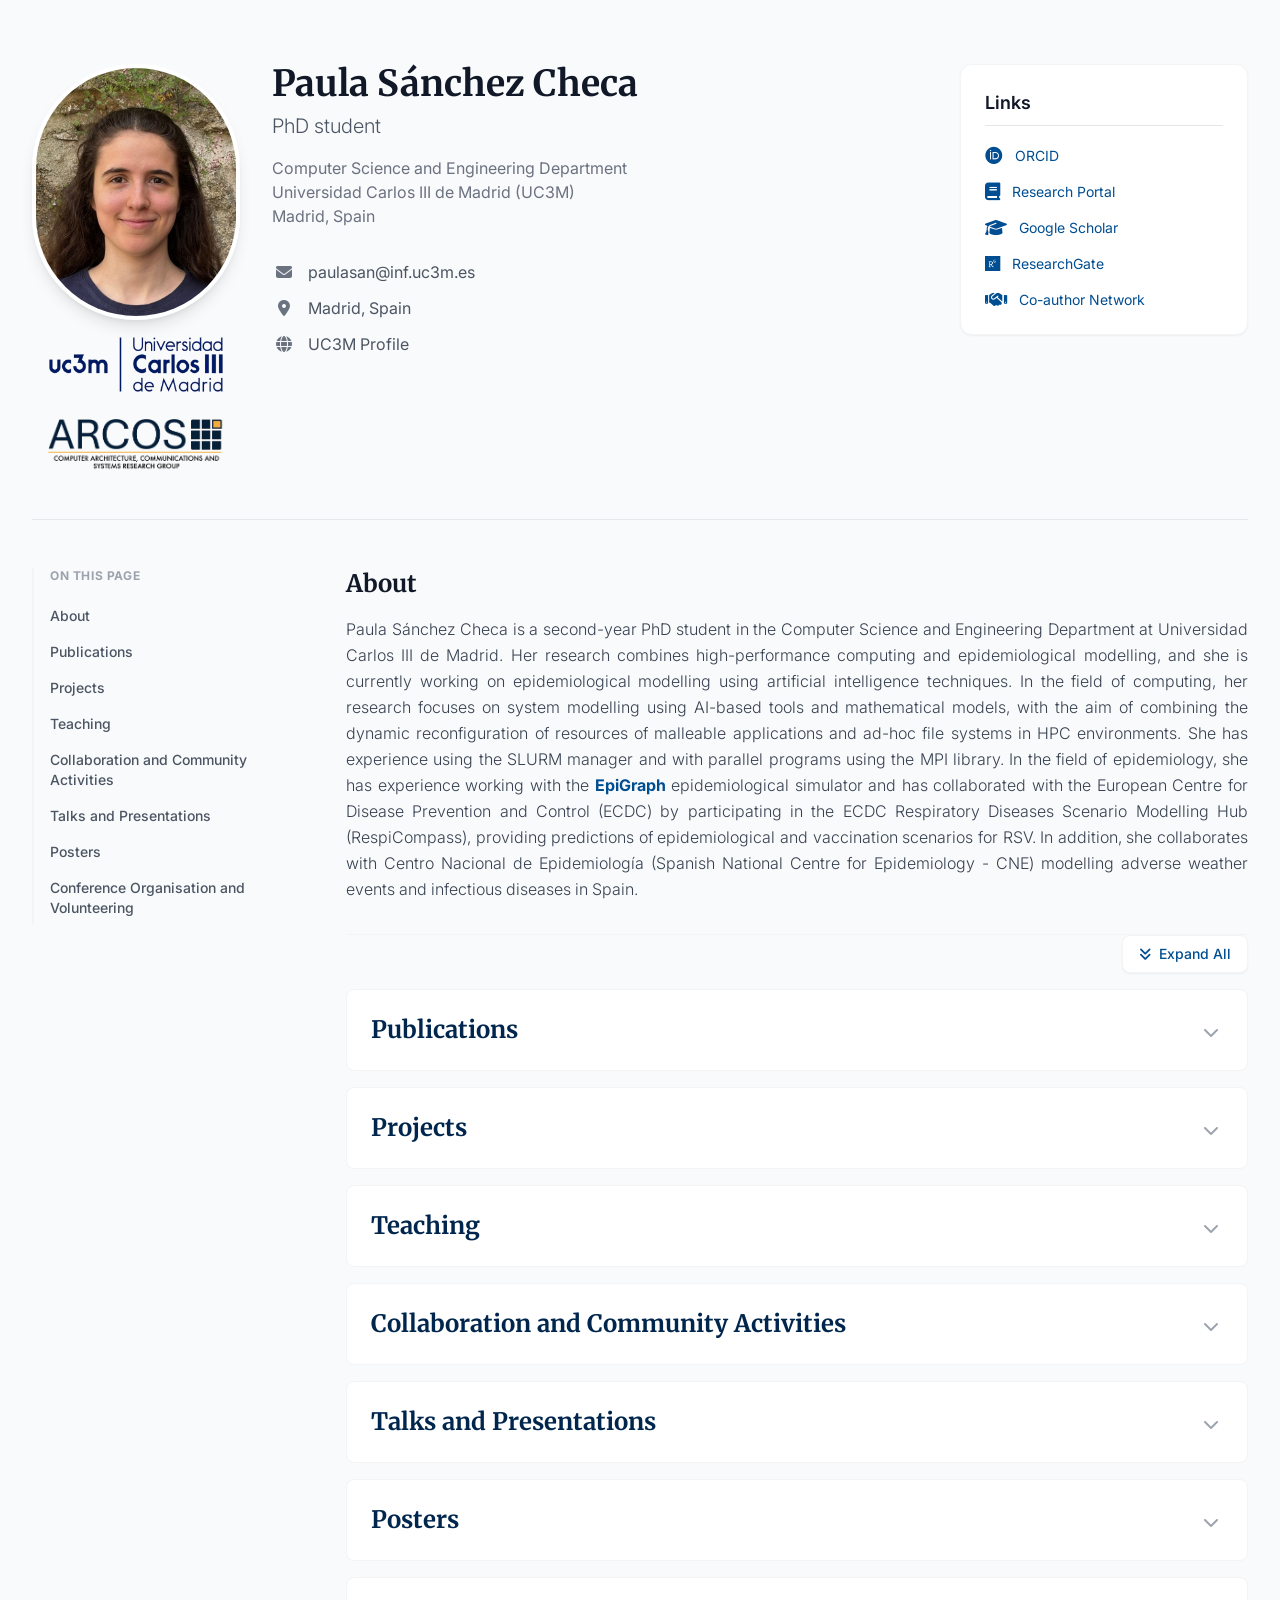
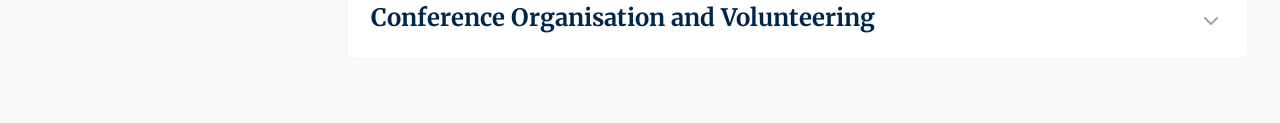
==== commit 0cbdb832: "Update conference organisation and volunteering section. Change the "Conference" section to "Confere" ====
--- a/index.html
+++ b/index.html
@@ -160,7 +160,7 @@
           <!-- <a href="#student-projects"
             class="sidebar-link text-sm text-gray-600 hover:text-brand-600 hover:border-brand-600 -ml-[18px] border-l-2 border-transparent pl-4 py-1.5 transition-all font-medium">Student Projects</a> -->
           <a href="#conferences"
-            class="sidebar-link text-sm text-gray-600 hover:text-brand-600 hover:border-brand-600 -ml-[18px] border-l-2 border-transparent pl-4 py-1.5 transition-all font-medium">Conferences</a>
+            class="sidebar-link text-sm text-gray-600 hover:text-brand-600 hover:border-brand-600 -ml-[18px] border-l-2 border-transparent pl-4 py-1.5 transition-all font-medium">Conference Organisation and Volunteering</a>
         </nav>
       </aside>
 
@@ -331,8 +331,6 @@
                     title="Open the RespiCompass web page in a new tab"></i>
                 </a>
               </p>
-              <p class="text-sm">Student volunteer & registration assistant in the 30th International European Conference on Parallel and Distributed Computing (Euro-Par 2024).
-              </p>
             </div>
           </details>
 
@@ -407,23 +405,63 @@
           <details id="conferences"
             class="group bg-white rounded-lg border border-gray-100 p-6 [&_summary::-webkit-details-marker]:hidden scroll-mt-12">
             <summary class="flex items-center justify-between gap-1.5 text-gray-900 cursor-pointer">
-              <h2 class="text-2xl font-serif font-bold text-brand-900">Conferences</h2>
+              <h2 class="text-2xl font-serif font-bold text-brand-900">Conference Organisation and Volunteering</h2>
               <span class="relative w-5 h-5 flex-shrink-0"><i
                   class="fa-solid fa-chevron-down group-open:-rotate-180 text-gray-400 transition-transform"></i></span>
             </summary>
             <!-- Conferences organization -->
             <!-- <h2 class="text-2xl font-serif text-brand-900"> -->
             <div class="mt-6 text-gray-700 space-y-4 text-justify">
-              <ul class="list-disc list-inside space-y-2">
-                <li>
-                  <p class="text-sm"><b>XXXVI Jornadas de Paralelismo (JP26)</b> - Madrid, June 2026. <a target="_blank"
-                    href="https://jornadassarteco.org/descripcion/?anyo=2026&simposio=jp2026"
-                    class="text-brand-600 hover:text-brand-800">JP26 web page <i class="fa-solid fa-arrow-up-right-from-square ml-1"
-                    title="Open the JP26 web page in a new tab"></i>
-                </a>
-                  </p>
-                </li>
-              </ul>
+
+              <!-- Jornadas SARTECO 2026 -->
+              <div class="p-5 rounded-lg border border-gray-100 bg-gray-50 hover:bg-white hover:shadow-md hover:border-brand-200 transition-all">
+                <div class="flex flex-col sm:flex-row sm:items-start gap-4">
+                  <div class="sm:w-24 flex-shrink-0 text-left sm:text-right">
+                    <span class="block text-xl font-bold text-gray-400">June 2026</span>
+                  </div>
+                  <div class="flex-grow">
+                    <h3 class="text-base font-bold text-gray-900 leading-snug">Organising Comittee of the Jornadas SARTECO 2026</h3>
+                    <p class="text-sm text-gray-600 mt-2">Madrid, Spain.</p>
+                    <div class="mt-3 flex gap-3">
+                      <a href="https://jornadassarteco.org/descripcion/?anyo=2026&simposio=jp2026" target="_blank" class="text-xs font-medium text-brand-600 hover:text-brand-800 hover:underline"><i class="fa-solid fa-globe mr-1"></i>Web page</a>
+                    </div>
+                  </div>
+                </div>
+              </div>
+              
+              <!-- EURO-PAR 2024 -->
+              <div class="p-5 rounded-lg border border-gray-100 bg-gray-50 hover:bg-white hover:shadow-md hover:border-brand-200 transition-all">
+                <div class="flex flex-col sm:flex-row sm:items-start gap-4">
+                  <div class="sm:w-24 flex-shrink-0 text-left sm:text-right">
+                    <span class="block text-xl font-bold text-gray-400">August 2024</span>
+                  </div>
+                  <div class="flex-grow">
+                    <h3 class="text-base font-bold text-gray-900 leading-snug">Student volunteer & registration assistant in the 30th International European Conference on Parallel and Distributed Computing (Euro-Par 2024).</h3>
+                    <p class="text-sm text-gray-600 mt-2">Madrid, Spain.</p>
+                    <div class="mt-3 flex gap-3">
+                      <a href="https://2024.euro-par.org/" target="_blank" class="text-xs font-medium text-brand-600 hover:text-brand-800 hover:underline"><i class="fa-solid fa-globe mr-1"></i>Web page</a>
+                    </div>
+                  </div>
+                </div>
+              </div>
+              
+              <!-- WOMENCOURAGE 2024 -->
+              <div class="p-5 rounded-lg border border-gray-100 bg-gray-50 hover:bg-white hover:shadow-md hover:border-brand-200 transition-all">
+                <div class="flex flex-col sm:flex-row sm:items-start gap-4">
+                  <div class="sm:w-24 flex-shrink-0 text-left sm:text-right">
+                    <span class="block text-xl font-bold text-gray-400">June 2024</span>
+                  </div>
+                  <div class="flex-grow">
+                    <h3 class="text-base font-bold text-gray-900 leading-snug">
+                        Student volunteer in the 11th ACM Celebration of Women in Computing (womENcourage 2024).
+                    </h3>
+                    <p class="text-sm text-gray-600 mt-2">Madrid, Spain.</p>
+                    <div class="mt-3 flex gap-3">
+                      <a href="https://womencourage.acm.org/2024/" target="_blank" class="text-xs font-medium text-brand-600 hover:text-brand-800 hover:underline"><i class="fa-solid fa-globe mr-1"></i>Web page</a>
+                    </div>
+                  </div>
+                </div>
+              </div>
             </div>
           </details>
 
